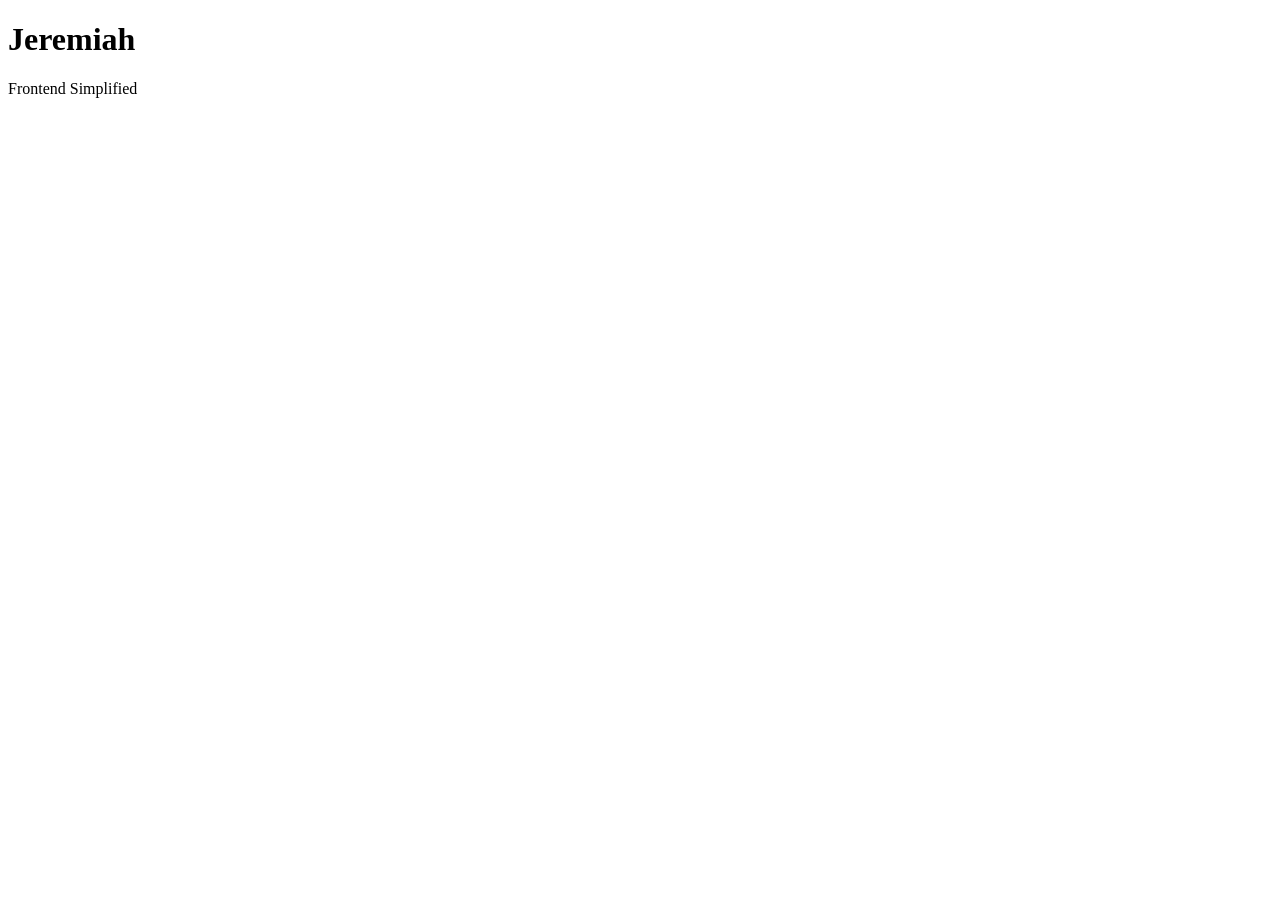
==== index.html @ 0c68e931 "First Commit" ====
<!DOCTYPE html>
<html lang="en">
<head>
    <meta charset="UTF-8">
    <meta http-equiv="X-UA-Compatible" content="IE=edge">
    <meta name="viewport" content="width=device-width, initial-scale=1.0">
    <title>Document</title>
</head>
<body>
    <h1>Jeremiah</h1>
    <p>Frontend Simplified</p>
</body>
</html>
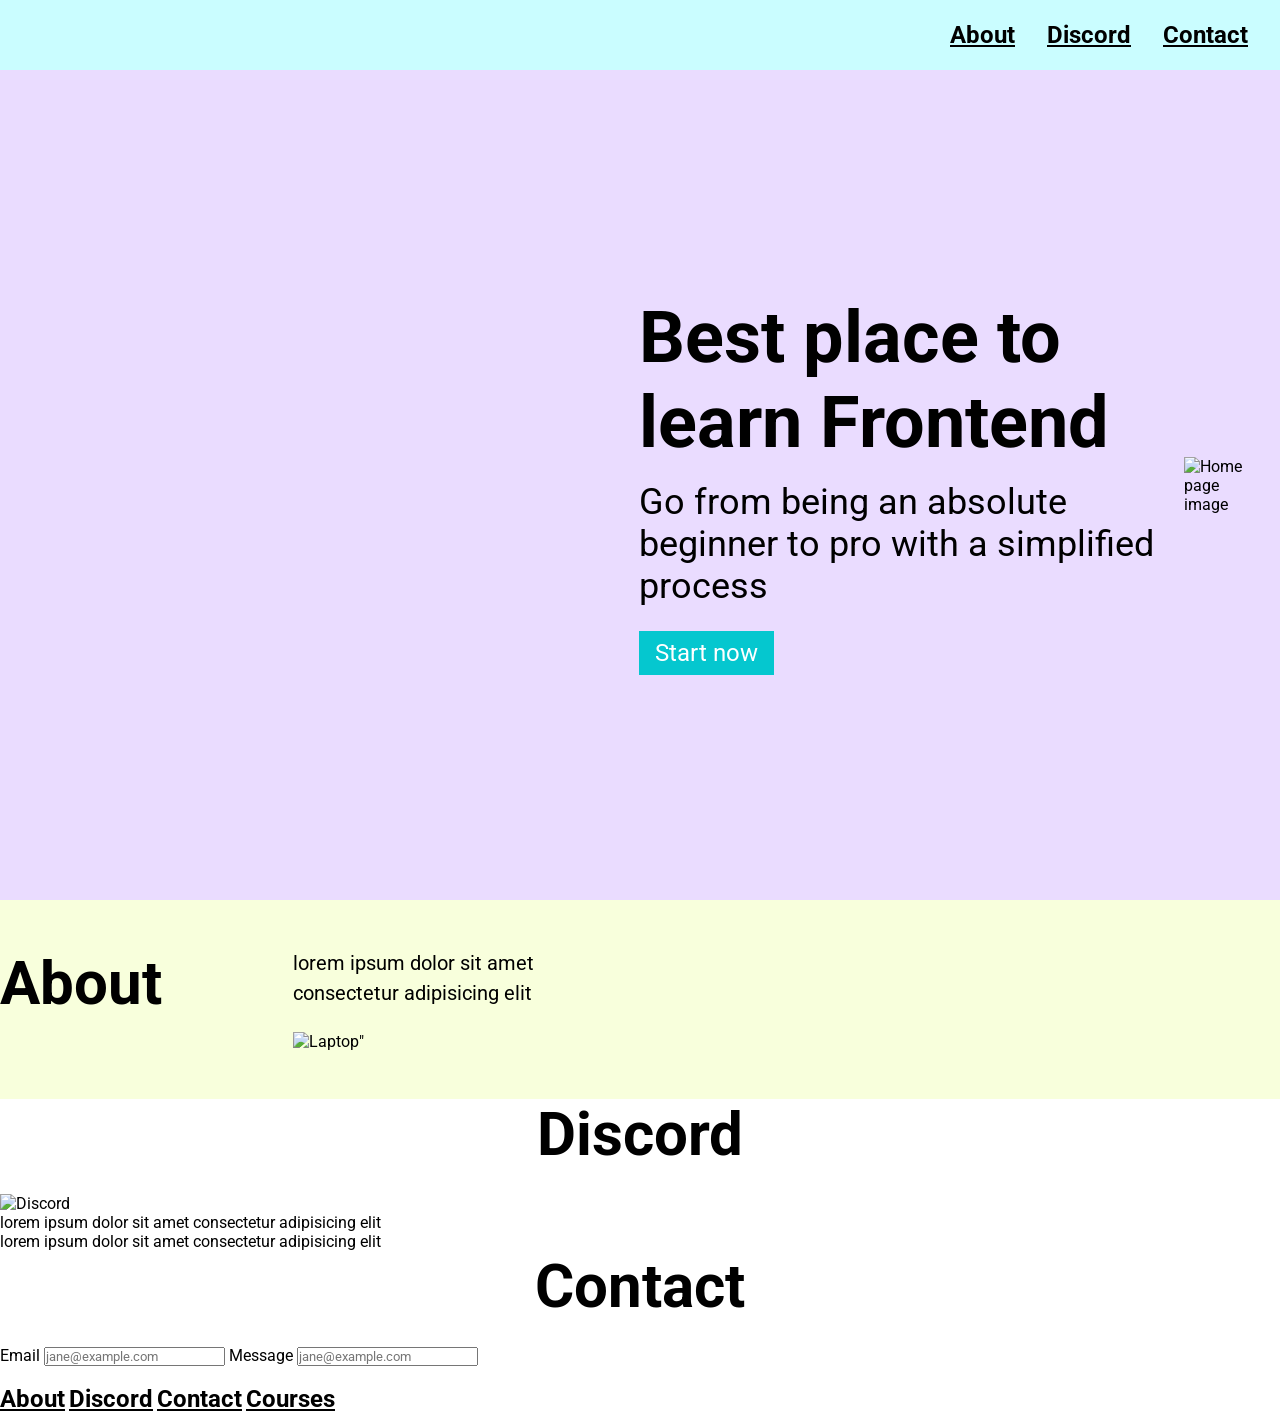
==== commit 83b83f4c: "HTML-tutorial" ====
--- a/index.html
+++ b/index.html
@@ -1,13 +1,87 @@
 <!DOCTYPE html>
 <html lang="en">
+
 <head>
     <meta charset="UTF-8">
     <meta http-equiv="X-UA-Compatible" content="IE=edge">
     <meta name="viewport" content="width=device-width, initial-scale=1.0">
     <title>Document</title>
+    <link rel="stylesheet" href="./style.css">
 </head>
+
 <body>
-    <h1>Jeremiah</h1>
-    <p>Frontend Simplified</p>
-</body>
+    <section>
+        <nav>
+            <img src="./assets/FES.svg" alt="">
+            <ul>
+                <li><a href="#about">About</a></li>
+                <li><a href="#discord">Discord</a></li>
+                <li><a href="#contact">Contact</a></li>
+            </ul>
+        </nav>
+        <header>
+            <div class="row"></div>
+            <div>
+                <h1>Best place to learn Frontend</h1>
+                <p class="subheader">Go from being an absolute beginner to pro with a simplified process</p>
+                <button>Start now</button>
+            </div>
+            <figure>
+                <img src="./assets/laptop.png" alt="Home page image">
+            </figure>
+        </header>
+    </section>
+
+    <main>
+        <section id="about">
+            <h2>About</h2>
+            <div class="section__description">
+            <div class="section__description--wrapper">
+                <p class="section__description--para">lorem ipsum dolor sit amet consectetur adipisicing elit
+                </p>
+                <p class="section__description--para>lorem ipsum dolor sit amet consectetur adipisicing elit
+                </p>
+            </div>
+            <figure class="about__img--wrapper">
+                <img src="./assets/about.jpg" alt="Laptop">"
+            </figure>
+            </div>
+        </section>
+            
+        <section id="discord">
+            <h2>Discord</h2>
+            <figure>
+                <img src="./assets/discord.png" alt="Discord">
+            </figure>
+            <div>
+                <p>lorem ipsum dolor sit amet consectetur adipisicing elit
+                </p>
+                <p>lorem ipsum dolor sit amet consectetur adipisicing elit
+                </p>
+            </div>
+        </section>
+
+        <section id="contact">
+            <h2>Contact</h2>
+            <form action="">
+                <span>Email</span>
+                <input type="text" placeholder="jane@example.com">
+                <span>Message</span>
+                <input type="text" placeholder="jane@example.com">
+              </form>
+        </section>
+    </main>
+
+    <footer>
+        <img src="./assets/FES.svg" alt="">
+        <div>
+            <a href="#about">About</a>
+            <a href="#discord">Discord</a>
+            <a href="#contact">Contact</a>
+            <a href="">Courses</a>
+
+
+        </div>
+    </footer>
+    </body>
 </html>
--- a/style.css
+++ b/style.css
@@ -0,0 +1,123 @@
+@import url('https://fonts.googleapis.com/css2?family=Iosevka+Charon:ital,wght@0,300;0,400;0,500;0,700;1,300;1,400;1,500;1,700&family=Lobster+Two:ital,wght@0,400;0,700;1,400;1,700&family=Poppins:wght@300;400;500;700&family=Roboto:ital,wght@0,100..900;1,100..900&display=swap');
+*{
+    padding: 0;
+    margin: 0;
+    box-sizing: border-box;
+    font-family: "Roboto", sans-serif;
+}
+
+nav {
+    height: 70px;
+    display: flex;
+    justify-content: space-between;
+    align-items: center;
+    padding: 0 16px;
+    background-color: #cafdff;
+}
+
+header {
+    background-color: #eadcff;
+    height: calc(100vh - 70px);
+    padding: 24px;
+    display: flex;
+    align-items: center;
+    justify-content: center;
+}
+
+h1 {
+    font-size: 72px;
+}
+
+.subheader {
+    font-size: 36px;
+    margin: 16px 0 24px 0;
+}
+
+button {
+    background-color: #05c7cf;
+    color: white;
+    border: none;
+    padding: 8px 16px;
+    font-size: 24px;
+    cursor: pointer;
+}
+
+a {
+    color: #000;
+    font-size: 24px;
+    font-weight: 700;
+}
+
+.logo {
+    width: 300px;
+}
+
+ul {
+    display: flex;
+}
+
+li {
+   list-style-type: none;
+   padding: 16px; 
+}
+
+.row {
+    width: 100%;
+    max-width: 1300px;
+    display: flex;
+    align-items: center;
+    justify-content: center;
+}
+
+/*
+
+ABOUT   
+
+*/
+
+#about {
+    display: flex;
+    padding: 48px 0;
+    background-color: #f8ffdc;
+}
+
+h2 {
+    font-size: 60px;
+    text-align: center;
+    margin-bottom: 24px;
+}
+
+.section__description {
+    display: flex;
+    justify-content: center;
+    align-items: center;
+}
+.about__img--wrapper {
+    width: 40%;
+}
+
+img {
+    width: 100%;
+}
+
+.section__description--wrapper {
+    width: 60%;
+}
+
+.about__img--wrapper,
+.section__description--wrapper {
+    padding: 0 24px;
+}
+
+.section__description--para {
+    font-size: 20px;
+    line-height: 1.5;
+    margin-bottom: 24px;
+}
+
+/*
+
+DISCORD
+
+*/
+
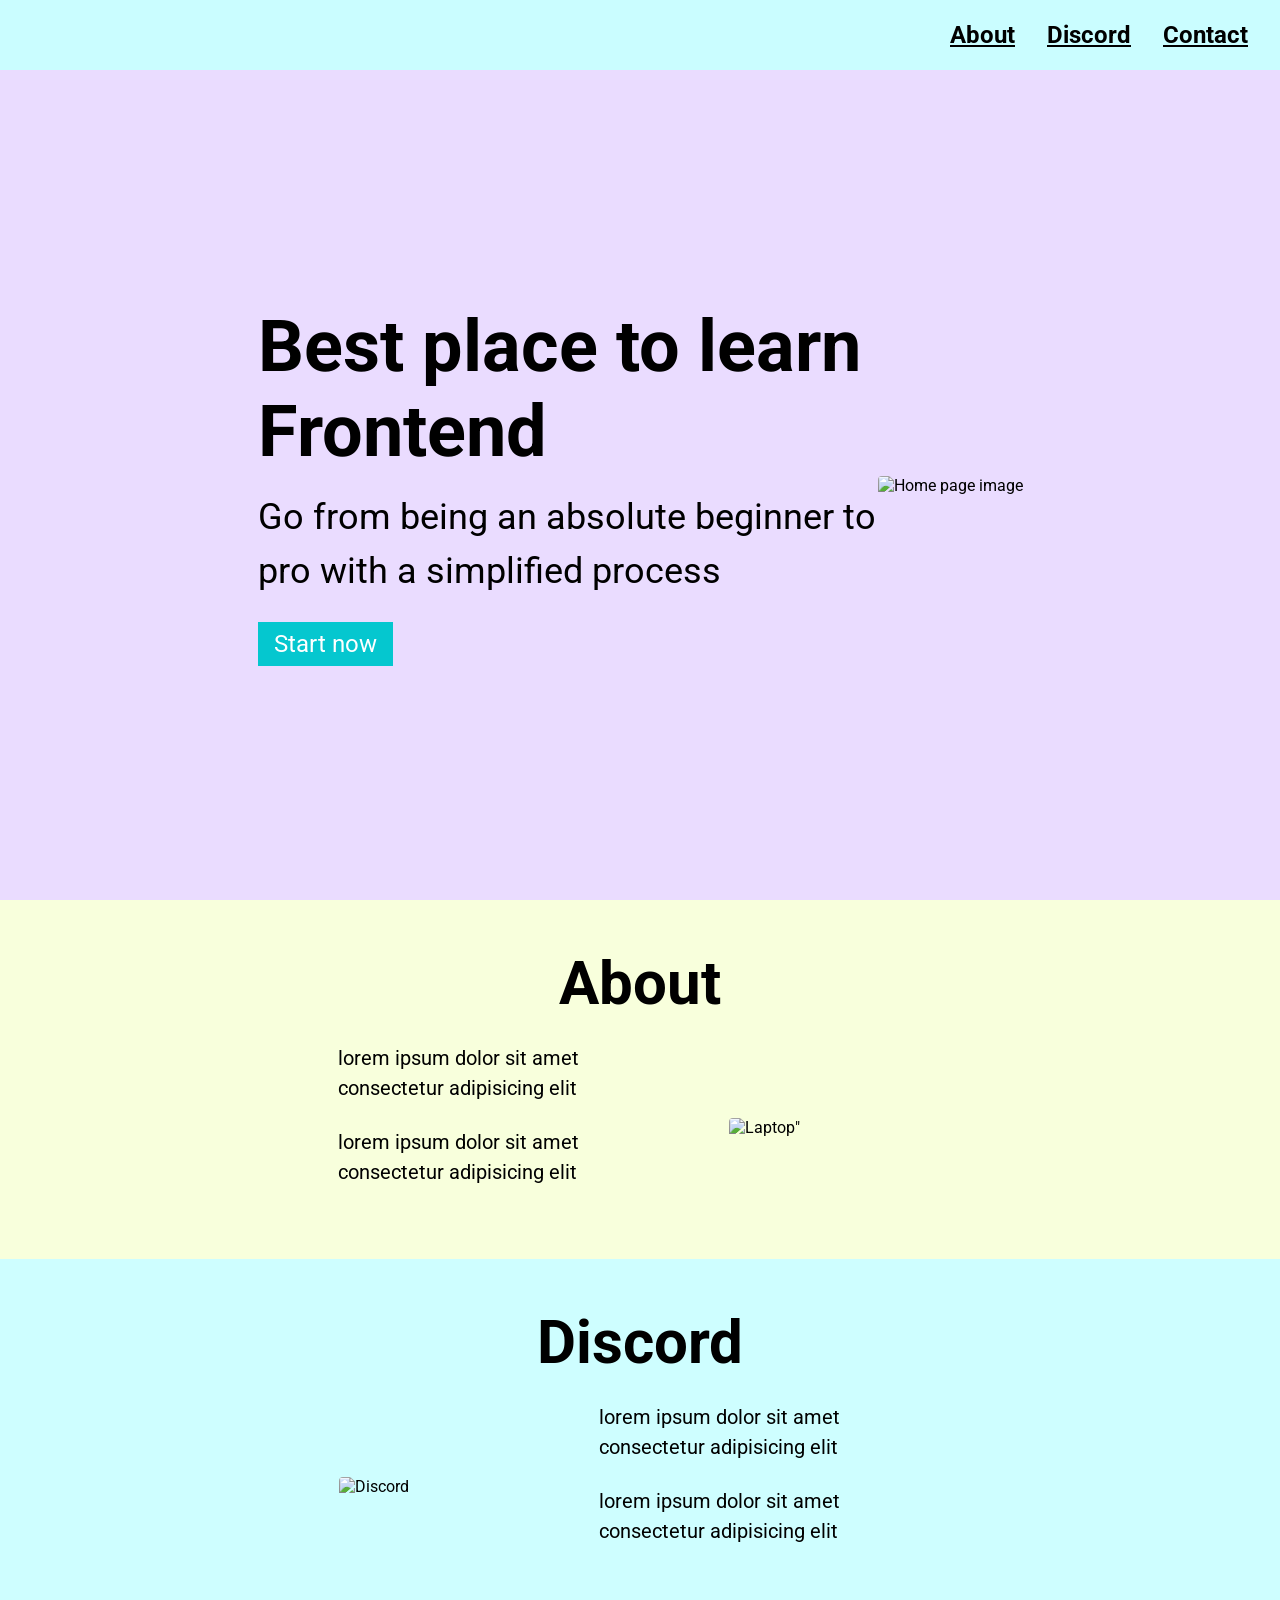
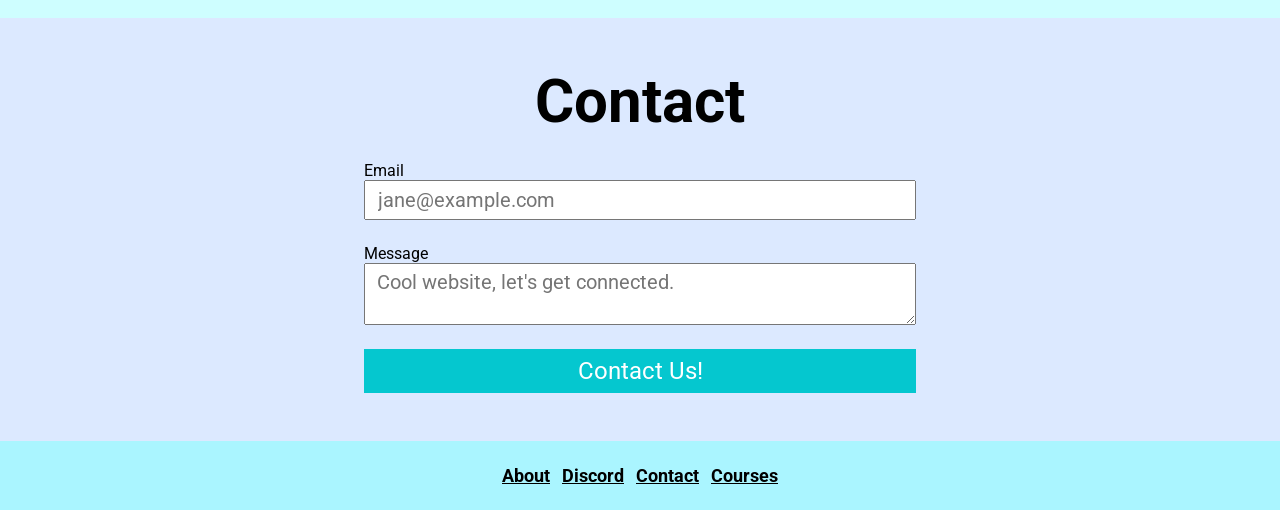
==== commit 0b7172e0: "eportfolio" ====
--- a/index.html
+++ b/index.html
@@ -20,44 +20,55 @@
             </ul>
         </nav>
         <header>
-            <div class="row"></div>
-            <div>
+            <div class="row">
+            <div class="home__description">
                 <h1>Best place to learn Frontend</h1>
                 <p class="subheader">Go from being an absolute beginner to pro with a simplified process</p>
-                <button>Start now</button>
+                <button class="home__description--button">Start now</button>
             </div>
             <figure>
                 <img src="./assets/laptop.png" alt="Home page image">
             </figure>
+            </div>
         </header>
     </section>
 
     <main>
         <section id="about">
             <h2>About</h2>
+            <div class="row">
             <div class="section__description">
             <div class="section__description--wrapper">
-                <p class="section__description--para">lorem ipsum dolor sit amet consectetur adipisicing elit
+                <p class="section__description--para">
+                    lorem ipsum dolor sit amet consectetur adipisicing elit
                 </p>
-                <p class="section__description--para>lorem ipsum dolor sit amet consectetur adipisicing elit
+                <p class="section__description--para">
+                    lorem ipsum dolor sit amet consectetur adipisicing elit
                 </p>
             </div>
-            <figure class="about__img--wrapper">
-                <img src="./assets/about.jpg" alt="Laptop">"
-            </figure>
+                 <figure class="about__img--wrapper">
+                 <img src="./assets/about.jpg" alt="Laptop">"
+                 </figure>
+            </div>
             </div>
         </section>
             
         <section id="discord">
             <h2>Discord</h2>
-            <figure>
+            <div class="row">
+            <div class="section__description">
+                <figure class="about__img--wrapper">
                 <img src="./assets/discord.png" alt="Discord">
-            </figure>
-            <div>
-                <p>lorem ipsum dolor sit amet consectetur adipisicing elit
+                </figure>
+            <div class="section__description--wrapper">
+                <p class="section__description--para">
+                    lorem ipsum dolor sit amet consectetur adipisicing elit
                 </p>
-                <p>lorem ipsum dolor sit amet consectetur adipisicing elit
+                <p class="section__description--para">
+                    lorem ipsum dolor sit amet consectetur adipisicing elit
                 </p>
+            </div>
+            </div>
             </div>
         </section>
 
@@ -65,23 +76,23 @@
             <h2>Contact</h2>
             <form action="">
                 <span>Email</span>
-                <input type="text" placeholder="jane@example.com">
+                <input type="email" placeholder="jane@example.com">
                 <span>Message</span>
-                <input type="text" placeholder="jane@example.com">
+                <textarea type="text" placeholder="Cool website, let's get connected."></textarea>
+                <button>Contact Us!</button>
               </form>
         </section>
     </main>
 
     <footer>
-        <img src="./assets/FES.svg" alt="">
-        <div>
-            <a href="#about">About</a>
-            <a href="#discord">Discord</a>
-            <a href="#contact">Contact</a>
-            <a href="">Courses</a>
-
-
+        <img class="footer__logo"src="./assets/FES.svg" alt="">
+        <div class="footer__links">
+            <a class="footer__link" href="#about">About</a>
+            <a class="footer__link" href="#discord">Discord</a>
+            <a class="footer__link" href="#contact">Contact</a>
+            <a class="footer__link" href="">Courses</a>
         </div>
     </footer>
     </body>
+
 </html>
--- a/style.css
+++ b/style.css
@@ -17,11 +17,16 @@
 
 header {
     background-color: #eadcff;
-    height: calc(100vh - 70px);
-    padding: 24px;
-    display: flex;
-    align-items: center;
-    justify-content: center;
+    min-height: calc(100vh - 70px);
+    padding: 20px;
+    display: flex;
+    align-items: center;
+    justify-content: center;
+}
+
+img {
+    width: 100%;
+    border-radius: 4px;
 }
 
 h1 {
@@ -42,10 +47,14 @@
     cursor: pointer;
 }
 
+p {
+    line-height: 1.5;
+}
+
 a {
     color: #000;
     font-size: 24px;
-    font-weight: 700;
+    font-weight: bold;
 }
 
 .logo {
@@ -69,6 +78,28 @@
     justify-content: center;
 }
 
+.home__description,
+.home__img--wrapper {
+    width: 50%;
+}
+
+.home__img--wrapper {
+    display: flex;
+    justify-content: center;
+}
+.home__img {
+    width: 80%;
+}
+
+
+#about,
+#discord,
+#contact,
+#footer {
+    padding: 48px 0;
+    
+}
+
 /*
 
 ABOUT   
@@ -76,8 +107,6 @@
 */
 
 #about {
-    display: flex;
-    padding: 48px 0;
     background-color: #f8ffdc;
 }
 
@@ -91,9 +120,12 @@
     display: flex;
     justify-content: center;
     align-items: center;
+    max-width: 1200px;
+    margin: 0 auto;
 }
 .about__img--wrapper {
     width: 40%;
+    padding: 0 24px;
 }
 
 img {
@@ -102,6 +134,7 @@
 
 .section__description--wrapper {
     width: 60%;
+    padding: 0 24px;
 }
 
 .about__img--wrapper,
@@ -111,7 +144,6 @@
 
 .section__description--para {
     font-size: 20px;
-    line-height: 1.5;
     margin-bottom: 24px;
 }
 
@@ -121,3 +153,127 @@
 
 */
 
+#discord {
+    background-color: #cefeff;
+}
+
+/*
+
+CONTACT 
+
+*/
+
+#contact {
+    background-color: #dce9ff;
+}
+
+form {
+    max-width: 600px;
+    display: flex;
+    flex-direction: column;
+    margin: 0 auto;
+    padding: 0 24px;
+}
+
+input, textarea {
+    margin-bottom: 24px;
+    font-size: 20px;
+    padding: 6px 12px;
+
+}
+
+input {
+    height: 40px;
+}
+
+
+/*
+
+FOOTER 
+
+*/
+
+footer {
+    background-color: #aaf5ff;
+    display: flex;
+    flex-direction: column;
+    align-items: center;
+}
+
+.footer__logo {
+    max-width: 480px;
+    margin-bottom: 24px;
+}
+
+.footer__link {
+    padding: 0 4px;
+    font-size: 18px;
+}
+
+.footer__links {
+    margin-bottom: 24px;
+}
+
+
+
+/* small phons, tablets large smartphones*/
+@media (max-width: 768px;) {
+    .row {
+        flex-direction: column;
+    }
+
+    .home__description,
+    .home__img--wrapper {
+        width: 100%;
+    }
+
+    nav ul {
+        display: none;
+    }
+
+    .home__description {
+        margin-bottom: 24px;
+        display: flex;
+        flex-direction: column;
+        align-items: center;
+    }
+
+    home__description--button {
+        max-width: 240px;
+    }
+
+    h1 {
+        text-align: center;
+        font-size: 60px;
+    }
+
+    .subheader {
+        text-align: center;
+        font-size: 28px;
+    }
+
+    ul {
+        display: none;
+    }
+
+    .section__description {
+        flex-direction: column;
+    }
+
+    .section__description--wrapper,
+    .about__img--wrapper {
+        width: 100%
+    }
+
+    #discord .section__description {
+        flex-direction: column-reverse;
+    }
+
+    footer {
+        padding: 48px 24px;
+    }
+
+    footer__logo {
+        max-width: 360px;
+    }
+}
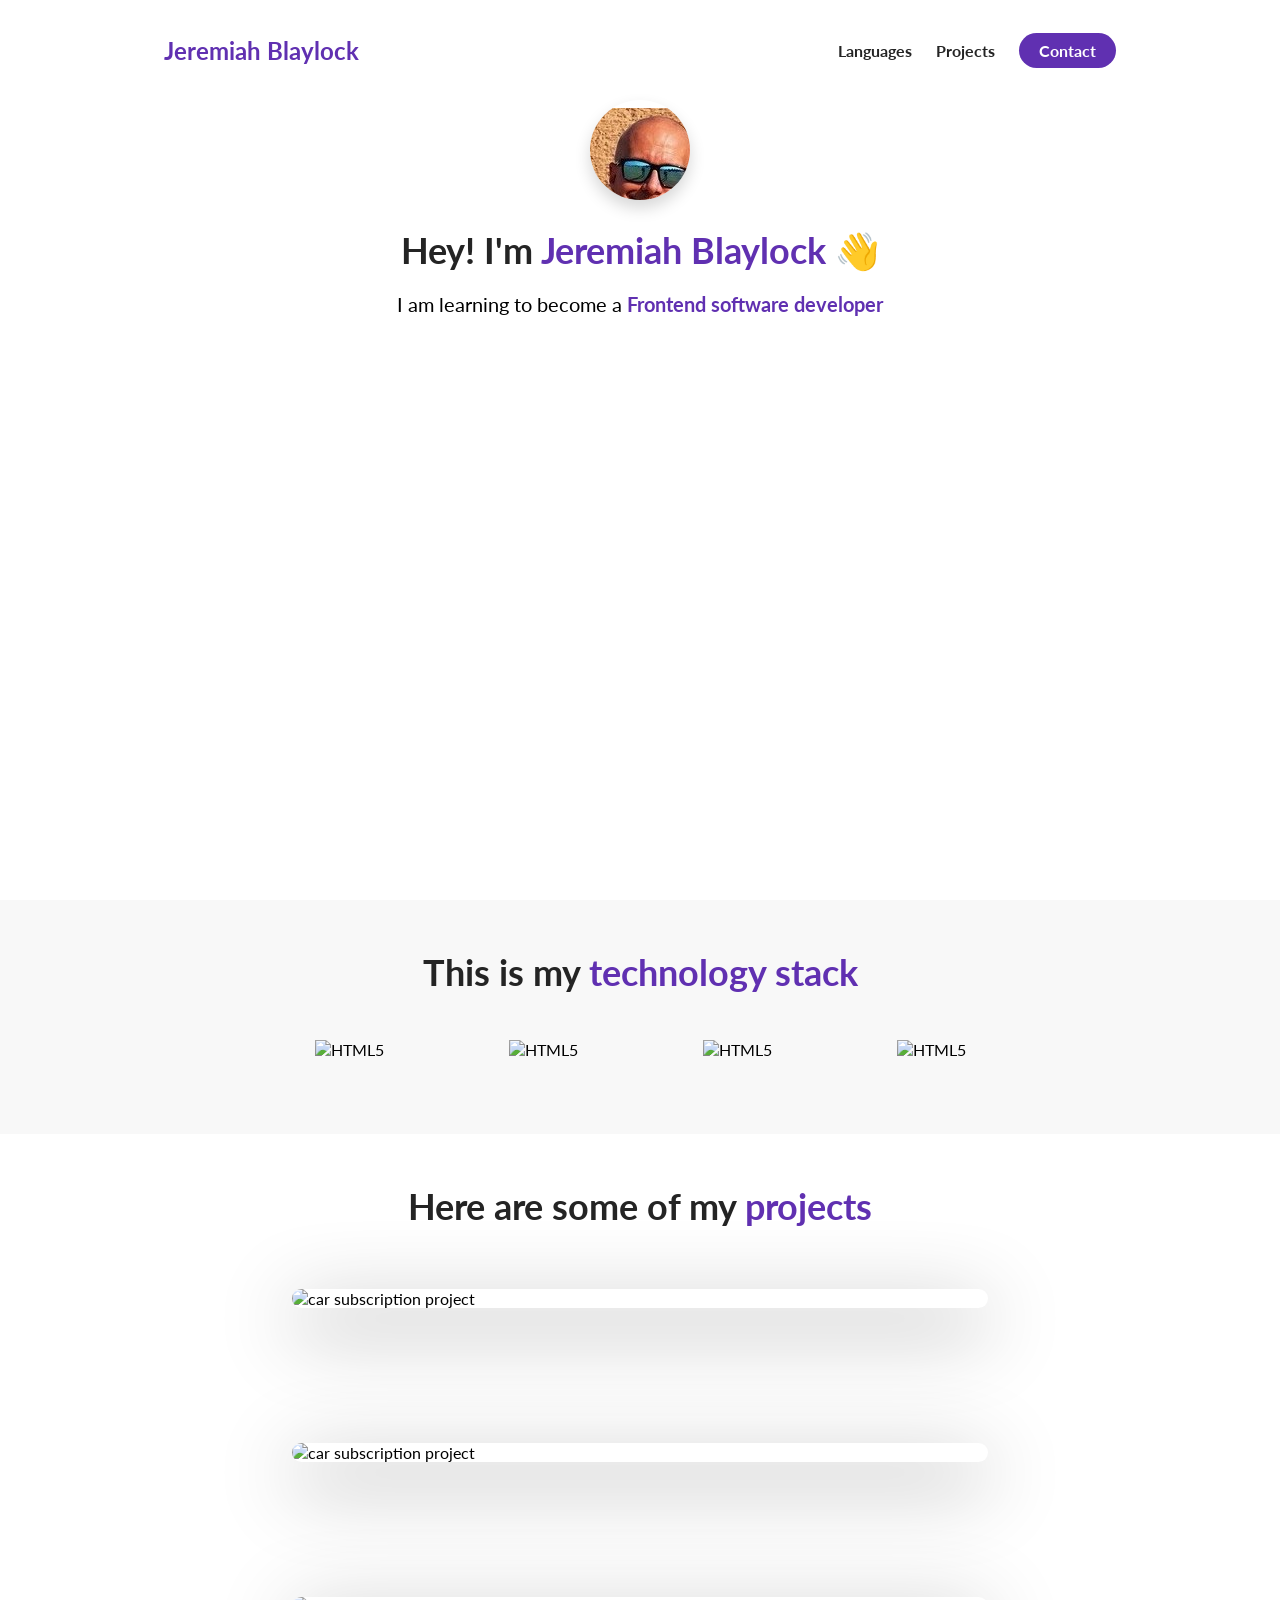
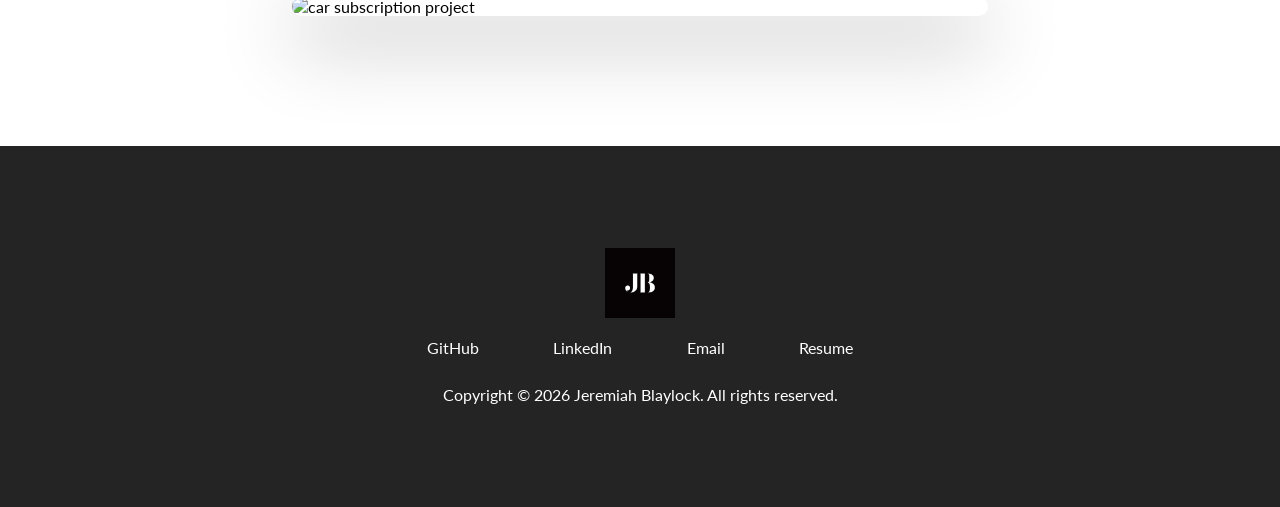
==== commit a52f5dd5: "Eportfolio" ====
--- a/index.html
+++ b/index.html
@@ -1,98 +1,219 @@
 <!DOCTYPE html>
 <html lang="en">
-
 <head>
     <meta charset="UTF-8">
     <meta http-equiv="X-UA-Compatible" content="IE=edge">
     <meta name="viewport" content="width=device-width, initial-scale=1.0">
-    <title>Document</title>
+    <title>Jeremiah Blaylock</title>
     <link rel="stylesheet" href="./style.css">
+    <script src="https://kit.fontawesome.com/f2b8b47498.js" crossorigin="anonymous"></script>
 </head>
 
 <body>
-    <section>
+    <section id="about-me">
         <nav>
-            <img src="./assets/FES.svg" alt="">
-            <ul>
-                <li><a href="#about">About</a></li>
-                <li><a href="#discord">Discord</a></li>
-                <li><a href="#contact">Contact</a></li>
+            <div class="personal__logo">Jeremiah Blaylock</div>
+            <ul class="nav__link--list">
+                <li class="nav__link">
+                    <a href="#languages" class="
+                    nav__link--anchor
+                    link__hover-effect
+                    link__hover-effect--black
+                    ">Languages</a>
+                </li>
+                <li class="nav__link">
+                    <a href="#projects" class="
+                    nav__link--anchor
+                    link__hover-effect
+                    link__hover-effect--black
+                    ">Projects</a>
+                </li>
+                <li class="nav__link">
+                    <a href="#contact" class="
+                    nav__link--anchor
+                    nav__link--anchor-primary
+                    ">Contact</a>
+                </li>
             </ul>
         </nav>
-        <header>
+        <div class="flex-1">
+            <div class="about-me__info row">
+                <div class="about-me__info--container">
+                    <figure class="about-me__picture--mask">
+                        <img src="./assets/egypt.jpg" class="about-me__picture" alt="Picture of Me!">
+                    </figure>
+                    <h1 class="about-me__info--title">
+                        Hey! I'm <span class="text--purple">Jeremiah Blaylock</span>&nbsp;<span class="wave">👋</span>
+                    </h1>
+                    <p class="about-me__info--para">
+                        I am learning to become a <strong class="text--purple">Frontend software developer</strong>
+                    </p>
+                    <div class="about-me__links">
+                        <a href="" class="about-me__link">
+                            <i class="fa-brands fa-linkedin-in"></i>
+                        </a>
+                        <a href="" class="about-me__link">
+                            <i class="fa-brands fa-github"></i></i>
+                        </a>
+                        <a href="" class="about-me__link">
+                            <i class="fa-regular fa-envelope"></i>
+                        </a>
+                        <a href="" class="about-me__link">
+                            <i class="fa-solid fa-file"></i>
+                        </a>
+                    </div>
+                </div>
+                <figure class="about-me__img--container">
+                    <img src="./assets/undraw_websites.svg" class="about-me__img" alt="">
+                </figure>
+            </div>
+        </div>
+    </section>
+    <section id="languages">
+        <div class="container">
             <div class="row">
-            <div class="home__description">
-                <h1>Best place to learn Frontend</h1>
-                <p class="subheader">Go from being an absolute beginner to pro with a simplified process</p>
-                <button class="home__description--button">Start now</button>
-            </div>
-            <figure>
-                <img src="./assets/laptop.png" alt="Home page image">
-            </figure>
-            </div>
-        </header>
+                <h1 class="section__title">This is my <span class="text--purple">technology stack</span></h1>
+                <div class="language__list">
+                    <div class="language">
+                        <figure class="language__img--wrapper">
+                            <img src="fa-brands fa-html5" alt="HTML5" class="language__img">
+                        </figure>
+                        <span class="language__name">HTML</span>
+                    </div>
+                    <div class="language">
+                        <figure class="language__img--wrapper">
+                            <img src="fa-brands fa-html5" alt="HTML5" class="language__img">
+                        </figure>
+                        <span class="language__name">CSS</span>
+                    </div>
+                    <div class="language">
+                        <figure class="language__img--wrapper">
+                            <img src="fa-brands fa-html5" alt="HTML5" class="language__img">
+                        </figure>
+                        <span class="language__name">JavaScript</span>
+                    </div>
+                    <div class="language">
+                        <figure class="language__img--wrapper">
+                            <img src="fa-brands fa-html5" alt="HTML5" class="language__img">
+                        </figure>
+                        <span class="language__name">Python</span>
+                    </div>
+                </div>
+            </div>
+        </div>
     </section>
-
-    <main>
-        <section id="about">
-            <h2>About</h2>
+    <section id="projects">
+        <div class="container">
             <div class="row">
-            <div class="section__description">
-            <div class="section__description--wrapper">
-                <p class="section__description--para">
-                    lorem ipsum dolor sit amet consectetur adipisicing elit
-                </p>
-                <p class="section__description--para">
-                    lorem ipsum dolor sit amet consectetur adipisicing elit
-                </p>
-            </div>
-                 <figure class="about__img--wrapper">
-                 <img src="./assets/about.jpg" alt="Laptop">"
-                 </figure>
-            </div>
-            </div>
-        </section>
-            
-        <section id="discord">
-            <h2>Discord</h2>
-            <div class="row">
-            <div class="section__description">
-                <figure class="about__img--wrapper">
-                <img src="./assets/discord.png" alt="Discord">
+                <h1 class="section__title">Here are some of my<span class="text--purple"> projects</span></h1>
+                <ul class="project__list">
+                    <li class="project">
+                        <div class="project__wrapper">
+                            <img src="./assets/loopit.png" class="project__img" alt="car subscription project">
+                            <div class="project__description">
+                                <h3 class="project__description--title">Car sales project</h3>
+                                <h4 class="project__description--sub-title">
+                                    Html, CSS, JavaScript, Vue, Vuex
+                                </h4>
+                                <p class="project__description--para">
+                                    A responsive car sales website built with modern web technologies.
+                                </p>
+                                <div class="project__description--links">
+                                    <a href="https://www.github/yourlink" target="_blank" class="project__description--link">
+                                    <i class="fa-brands fa-github"></i>
+                                    </a>
+                                    <a href="https://www.yourwebsite.com" target="_blank" class="project__description--link">
+                                    <i class="fa-brands fa-linkedin-in"></i>
+                                    </a>
+                                </div>
+                            </div>
+                        </div>
+                    </li>
+                    <li class="project">
+                        <div class="project__wrapper">
+                            <img src="./assets/loopit.png" class="project__img" alt="car subscription project">
+                            <div class="project__description">
+                                <h3 class="project__description--title">Car sales project</h3>
+                                <h4 class="project__description--sub-title">
+                                    Html, CSS, JavaScript, Vue, Vuex
+                                </h4>
+                                <p class="project__description--para">
+                                    A responsive car sales website built with modern web technologies.
+                                </p>
+                                <div class="project__description--links">
+                                    <a href="https://www.github/yourlink" target="_blank" class="project__description--link">
+                                    <i class="fa-brands fa-github"></i>
+                                    </a>
+                                    <a href="https://www.yourwebsite.com" target="_blank" class="project__description--link">
+                                    <i class="fa-brands fa-linkedin-in"></i>
+                                    </a>
+                                </div>
+                            </div>
+                        </div>
+                    </li>
+                    <li class="project">
+                        <div class="project__wrapper">
+                            <img src="./assets/loopit.png" class="project__img" alt="car subscription project">
+                            <div class="project__description">
+                                <h3 class="project__description--title">Car sales project</h3>
+                                <h4 class="project__description--sub-title">
+                                    Html, CSS, JavaScript, Vue, Vuex
+                                </h4>
+                                <p class="project__description--para">
+                                    A responsive car sales website built with modern web technologies.
+                                </p>
+                                <div class="project__description--links">
+                                    <a href="https://www.github/yourlink" target="_blank" class="project__description--link">
+                                    <i class="fa-brands fa-github"></i>
+                                    </a>
+                                    <a href="https://www.yourwebsite.com" target="_blank" class="project__description--link">
+                                    <i class="fa-brands fa-linkedin-in"></i>
+                                    </a>
+                                </div>
+                            </div>
+                        </div>
+                    </li>
+                </ul>
+            </div>
+        </div>
+    </section>
+    <footer>
+        <div class="row footer__row">
+            <a href="#" class="footer__anchor">
+                <figure class="footer__logo--img">
+                <img src="./assets/jb.jpg" class="footer__logo--img" alt="JB logo">
                 </figure>
-            <div class="section__description--wrapper">
-                <p class="section__description--para">
-                    lorem ipsum dolor sit amet consectetur adipisicing elit
-                </p>
-                <p class="section__description--para">
-                    lorem ipsum dolor sit amet consectetur adipisicing elit
-                </p>
-            </div>
-            </div>
-            </div>
-        </section>
-
-        <section id="contact">
-            <h2>Contact</h2>
-            <form action="">
-                <span>Email</span>
-                <input type="email" placeholder="jane@example.com">
-                <span>Message</span>
-                <textarea type="text" placeholder="Cool website, let's get connected."></textarea>
-                <button>Contact Us!</button>
-              </form>
-        </section>
-    </main>
-
-    <footer>
-        <img class="footer__logo"src="./assets/FES.svg" alt="">
-        <div class="footer__links">
-            <a class="footer__link" href="#about">About</a>
-            <a class="footer__link" href="#discord">Discord</a>
-            <a class="footer__link" href="#contact">Contact</a>
-            <a class="footer__link" href="">Courses</a>
+                <span class="footer__logo--popper">
+                  Top
+                  <i class="fa-solid fa-arrow-up"></i>
+                </span>
+            </a>
+            <div class="footer__social--list">
+                <a href="https://www.github.com" target="_blank" class="
+                    footer__social--link
+                    link__hover-effect
+                    link__hover-effect--white
+                ">GitHub</a>
+                <a href="https://www.linkedin.com" target="_blank" class="
+                    footer__social--link
+                    link__hover-effect
+                    link__hover-effect--white
+                ">LinkedIn</a>
+                <a href="mailto:email@email.com" target="_blank" class="
+                    footer__social--link
+                    link__hover-effect
+                    link__hover-effect--white
+                    ">Email</a>
+                <a href="./assets/Example Resume.pdf" target="_blank" class="
+                    footer__social--link
+                    link__hover-effect
+                    link__hover-effect--white
+                    ">Resume</a>
+            </div>
+            <div class="footer__copyright">Copyright ©️ 2026 Jeremiah Blaylock. All rights reserved.</div>
         </div>
     </footer>
-    </body>
+    
+</body>
 
 </html>
--- a/style.css
+++ b/style.css
@@ -1,279 +1,498 @@
-@import url('https://fonts.googleapis.com/css2?family=Iosevka+Charon:ital,wght@0,300;0,400;0,500;0,700;1,300;1,400;1,500;1,700&family=Lobster+Two:ital,wght@0,400;0,700;1,400;1,700&family=Poppins:wght@300;400;500;700&family=Roboto:ital,wght@0,100..900;1,100..900&display=swap');
+@import url('https://fonts.googleapis.com/css2?family=Iosevka+Charon:ital,wght@0,300;0,400;0,500;0,700;1,300;1,400;1,500;1,700&family=Lato:wght@400;700&family=Lobster+Two:ital,wght@0,400;0,700;1,400;1,700&family=Poppins:wght@300;400;500;700&family=Roboto:ital,wght@0,100..900;1,100..900&display=swap');
 *{
+    font-family: 'Lato', sans-serif;
     padding: 0;
     margin: 0;
     box-sizing: border-box;
-    font-family: "Roboto", sans-serif;
-}
+}
+
+html {
+    scroll-behavior: smooth;
+}
+
+h1, h2, h3, h4, h5, h6, span {
+    color: #242424;
+    text-align: center;
+    line-height: 1.25;
+}
+
+h1 {
+    font-size: 36px;
+}
+
+p {
+    line-height: 1.5;
+    font-size: 16px;
+}
+
+a {
+    text-decoration: none;
+    position: relative;
+    transition: opacity 300ms ease;
+}
+
+i:hover {
+    opacity: 0.7;
+}
+.link__hover-effect:after {
+    content: "";
+    position: absolute;
+    height: 3px;
+    width: 0;
+    bottom: -3px;
+    right: 0;
+    transition: all 300ms ease;
+}
+
+.link__hover-effect--white:after  {
+    background-color: #fff;
+}
+
+.link__hover-effect--black:after  {
+    background-color: #000;
+}
+
+.link__hover-effect:hover:after {
+    width: 100%;
+    left: 0;
+}
+
+li {
+    list-style-type: none;
+}
+
+.flex-1 {
+    flex: 1;
+}
+
+.container {
+    padding: 50px 0;
+}
+.row {
+    width: 100%;
+    max-width: 800px;
+    margin: 0 auto;
+    padding: 0 12px;
+}
+
+.text--purple {
+    color: #6030b1;
+}
+
+section:nth-child(even) {
+    background-color: #f8f8f8;
+}
+
+.section__title {
+    margin-bottom: 20px;
+}
+
+/*NAVIGATION BAR */
 
 nav {
-    height: 70px;
+    height: 100px;
+    width: 100%;
+    max-width: 1000px;
+    margin: 0 auto;
     display: flex;
     justify-content: space-between;
     align-items: center;
+    padding: 0 12px;
+}
+.nav__link--list {
+    display: flex;
+}
+
+.nav__link--anchor {
+    margin: 0 12px;
+    color: #242424;
+    font-weight: 700;
+}
+
+.nav__link--anchor-primary {
+    background-color: #6030b1;
+    padding: 8px 20px;
+    border-radius: 50px;
+    color: white;
+    transition: all 300ms ease;
+}
+
+.nav__link--anchor-primary:hover {
+    background-color: #5e33ff;
+}
+
+.personal__logo {
+    font-size: 24px;
+    color: #6030b1;
+    margin: 0 12px;
+    font-weight: bold;
+}
+
+/* ABOUT ME*/
+
+#about-me {
+    min-height: 100vh;
+    display: flex;
+    flex-direction: column;
+}
+
+.about-me__info {
+    display: flex;
+    flex-direction: column;
+
+}
+.about-me__info--container {
+    display: flex;
+    flex-direction: column;
+    justify-content: center;
+    align-items: center;
+    max-width: 600px;
+    margin: 0 auto;
+    text-align: center;
+}
+
+.about-me__picture--mask {
+    width: 100px;
+    height: 100px;
+    border-radius: 50%;
+    overflow: hidden;
+    box-shadow: 0 8px 16px rgba(0, 0, 0, 0.16);
+    margin-bottom: 28px;
+    animation: animate-profile-picture 800ms 200ms;
+}
+
+@keyframes animate-profile-picture {
+    0% {
+        transform: scale(0);
+}
+    80% {
+        transform: scale(1.1);
+    }
+    100% {
+        transform: scale(1);
+    }
+}
+
+.about-me__picture {
+    width: 100%
+
+    /* Improving my own picture */
+    transform: scale(1.5);
+    padding-top: 8px;
+}
+
+.about-me__info--title {
+    margin-bottom: 16px;
+    animation: fade-up 650ms 400ms backwards;
+}
+
+.about-me__info--para {
+    font-size: 20px;
+    margin-bottom: 28px;
+    animation: fade-up 650ms 600ms backwards;
+}
+
+.about-me__link {
+    font-size: 20px;
+    color: #242424;
     padding: 0 16px;
-    background-color: #cafdff;
-}
-
-header {
-    background-color: #eadcff;
-    min-height: calc(100vh - 70px);
-    padding: 20px;
-    display: flex;
+}
+
+.about-me__links {
+    animation: fade-up 650ms 800ms backwards;
+}
+
+@keyframes fade-up {
+    0% {
+        opacity: 0;
+        transform: translateY(40px);
+    }
+    100% {
+        opacity:1;
+        transform: translateY(0);
+    }
+}
+
+.about-me__img--container {
+    flex: 1;
+    display: flex;
+    align-items: center;
+}
+
+.about-me__img {
+    width: 100%;
+    animation: fade-in 1200ms 800ms backwards;
+}
+
+.wave {
+    display: inline-block;
+    animation: animate-wave 500ms infinite;
+
+}
+
+@keyframes animate-wave {
+    0% {
+        transform: rotate(0);
+    }
+    50% {
+        transform: rotate(30deg);
+    }
+    100% {
+        transform: rotate(0);
+    }
+}
+
+@keyframes fade-in {
+    0% {
+        opacity: 0;
+    }
+    100% {
+        opacity: 1;
+    }
+}
+
+/* TECH - STACK */
+
+.language__img {
+    width: 100%;
+    max-width: 100px;
+    transition: all 300ms ease;
+}
+
+.language:hover .language__img {
+    filter: brightness(80%);
+    opacity: 0.86;
+    transform: scale(0.9);
+}
+
+.language {
+    width: 25%;
+    display: flex;
+    justify-content: center;
+    position: relative;
+}
+.language__img--wrapper {
+    display: flex;
+    justify-content: center;
+    align-items: center;
+    padding: 25px 16px;
+}
+
+.language__list {
+    display: flex;
+    justify-content: center;
+    width: 100%;
+    flex-wrap: wrap;
+}
+
+.language__name {
+    position: absolute;
+    bottom: 0;
+    transform: scale(0);
+    transition: all 300ms;
+    font-size: 20px;
+    opacity: 0;
+}
+
+.language:hover .language__name {
+    transform: scale(1);
+    opacity: 1;
+}
+
+/* PROJECTS*/
+
+.project {
+    margin-bottom:  135px;
+}
+
+.project:last-child {
+    margin-bottom: 40px;
+}
+
+.project__img {
+    width: 100%;
+    transition: all 500ms ease;
+}
+
+.project__wrapper {
+    display: flex;
+    box-shadow: 0 20px 80px rgba(0, 0, 0, 0.45);
+    border-radius: 20px;
+    overflow: hidden;
+    position: relative;
+}
+
+.project__wrapper:before {
+    content: "";
+    position: absolute;
+    top: 0;
+    left: 0;
+    height: 100%;
+    width: 100%;
+    background-color: #1c1d25;
+    opacity: 0;
+    transition: opacity 450ms ease;
+    z-index: 2;
+}
+.project:hover .project__wrapper:before {
+    opacity: 0.7;
+}
+.project:hover .project__img {
+    transform: scale(1.07);
+    filter: blur(5px);
+}
+
+.project:hover .project__description {
+    opacity: 1;
+    transform: translateY(-50%);
+}
+
+.project__list {
+    padding: 40px;
+}
+
+.project__description {
+    position: absolute;
+    top: 50%;
+    left:90px;
+    transform: translateY(100%);
+    max-width: 550px;
+    z-index: 3;
+    opacity: 0;
+    transition: transform 450ms, opacity 300ms;
+}
+
+.project__description--title {
+    font-size: 40px;
+}
+
+.project__description--para {
+    margin: 16px 0;
+}
+
+.project__description--link {
+    font-size: 20px;
+    margin-right: 16px;
+}
+
+.project__description--title,
+.project__description--sub-title,
+.project__description--para,
+.project__description--link {
+    text-align: left;
+    color: #fff;
+}
+
+/*FOOTER */
+
+footer {
+    background-color: #242424;
+}
+
+.footer__social--list {
+    width: 100%;
+    max-width: 500px;
+    display: flex;
+    justify-content: space-around;
+    margin-bottom: 28px;
+}
+
+.footer__row {
+    display: flex;
+    flex-direction: column;
     align-items: center;
     justify-content: center;
-}
-
-img {
-    width: 100%;
-    border-radius: 4px;
-}
-
-h1 {
-    font-size: 72px;
-}
-
-.subheader {
-    font-size: 36px;
-    margin: 16px 0 24px 0;
-}
-
-button {
-    background-color: #05c7cf;
-    color: white;
-    border: none;
-    padding: 8px 16px;
-    font-size: 24px;
-    cursor: pointer;
-}
-
-p {
-    line-height: 1.5;
-}
-
-a {
-    color: #000;
-    font-size: 24px;
-    font-weight: bold;
-}
-
-.logo {
-    width: 300px;
-}
-
-ul {
-    display: flex;
-}
-
-li {
-   list-style-type: none;
-   padding: 16px; 
-}
-
-.row {
-    width: 100%;
-    max-width: 1300px;
-    display: flex;
-    align-items: center;
-    justify-content: center;
-}
-
-.home__description,
-.home__img--wrapper {
-    width: 50%;
-}
-
-.home__img--wrapper {
-    display: flex;
-    justify-content: center;
-}
-.home__img {
-    width: 80%;
-}
-
-
-#about,
-#discord,
-#contact,
-#footer {
-    padding: 48px 0;
-    
-}
-
-/*
-
-ABOUT   
-
-*/
-
-#about {
-    background-color: #f8ffdc;
-}
-
-h2 {
-    font-size: 60px;
-    text-align: center;
-    margin-bottom: 24px;
-}
-
-.section__description {
-    display: flex;
-    justify-content: center;
-    align-items: center;
-    max-width: 1200px;
-    margin: 0 auto;
-}
-.about__img--wrapper {
-    width: 40%;
-    padding: 0 24px;
-}
-
-img {
-    width: 100%;
-}
-
-.section__description--wrapper {
-    width: 60%;
-    padding: 0 24px;
-}
-
-.about__img--wrapper,
-.section__description--wrapper {
-    padding: 0 24px;
-}
-
-.section__description--para {
-    font-size: 20px;
-    margin-bottom: 24px;
-}
-
-/*
-
-DISCORD
-
-*/
-
-#discord {
-    background-color: #cefeff;
-}
-
-/*
-
-CONTACT 
-
-*/
-
-#contact {
-    background-color: #dce9ff;
-}
-
-form {
-    max-width: 600px;
-    display: flex;
-    flex-direction: column;
-    margin: 0 auto;
-    padding: 0 24px;
-}
-
-input, textarea {
-    margin-bottom: 24px;
-    font-size: 20px;
-    padding: 6px 12px;
-
-}
-
-input {
-    height: 40px;
-}
-
-
-/*
-
-FOOTER 
-
-*/
-
-footer {
-    background-color: #aaf5ff;
-    display: flex;
-    flex-direction: column;
-    align-items: center;
-}
-
-.footer__logo {
-    max-width: 480px;
-    margin-bottom: 24px;
-}
-
-.footer__link {
-    padding: 0 4px;
-    font-size: 18px;
-}
-
-.footer__links {
-    margin-bottom: 24px;
-}
-
-
-
-/* small phons, tablets large smartphones*/
-@media (max-width: 768px;) {
-    .row {
-        flex-direction: column;
-    }
-
-    .home__description,
-    .home__img--wrapper {
+    padding: 8% 0;
+}
+
+.footer__logo--img {
+    width: 70px;
+    height: 70px;
+}
+
+.footer__social--link,
+.footer__copyright,
+.footer__logo--popper {
+    color: #fff;
+}
+
+.footer__logo--popper {
+    position: absolute;
+    right: 0;
+    top: 30px;
+    font-weight: 700;
+    opacity: 0;
+    transition: all 300ms ease;
+}
+
+.footer__anchor {
+    position: relative;
+    margin-bottom: 20px;
+}
+
+.footer__anchor:hover .footer__logo--popper {
+    transform: translateX(60px);
+    opacity: 1;
+}
+
+/* Small phones, tablets, and large smartphones */
+@media (max-width: 768px) {
+    nav {
+        height: 68px;
+    }
+
+    h1 {
+        font-size: 28px;
+    }
+
+    .about-me__info--para {
+        font-size: 18px;
+    }
+
+    .language {
+        width:(100% / 2);
+    }
+
+    .project__description--para {
+        font-size: 14px;
+    }
+
+    .project__description {
+        left: 30px;
+        padding-right: 30px;
+    }
+}
+
+
+/*Small phonoes */
+@media (max-width: 480px) {
+    .nav__link:not(:last-child) {
+        display: none;
+    }
+
+    .project__description {
+        padding: 0;
+        left: 0;
         width: 100%;
     }
 
-    nav ul {
+    .project__description--para {
         display: none;
     }
 
-    .home__description {
-        margin-bottom: 24px;
+    .project__description--links {
         display: flex;
-        flex-direction: column;
-        align-items: center;
-    }
-
-    home__description--button {
-        max-width: 240px;
-    }
-
-    h1 {
+        justify-content: center;
+    }
+
+    .project__description--title {
+        font-size: 32px;
+        line-height: 1;
         text-align: center;
-        font-size: 60px;
-    }
-
-    .subheader {
+    }
+
+    .project__description--sub-title {
         text-align: center;
-        font-size: 28px;
-    }
-
-    ul {
-        display: none;
-    }
-
-    .section__description {
-        flex-direction: column;
-    }
-
-    .section__description--wrapper,
-    .about__img--wrapper {
-        width: 100%
-    }
-
-    #discord .section__description {
-        flex-direction: column-reverse;
-    }
-
-    footer {
-        padding: 48px 24px;
-    }
-
-    footer__logo {
-        max-width: 360px;
+        margin: 12px 0;
     }
 }
